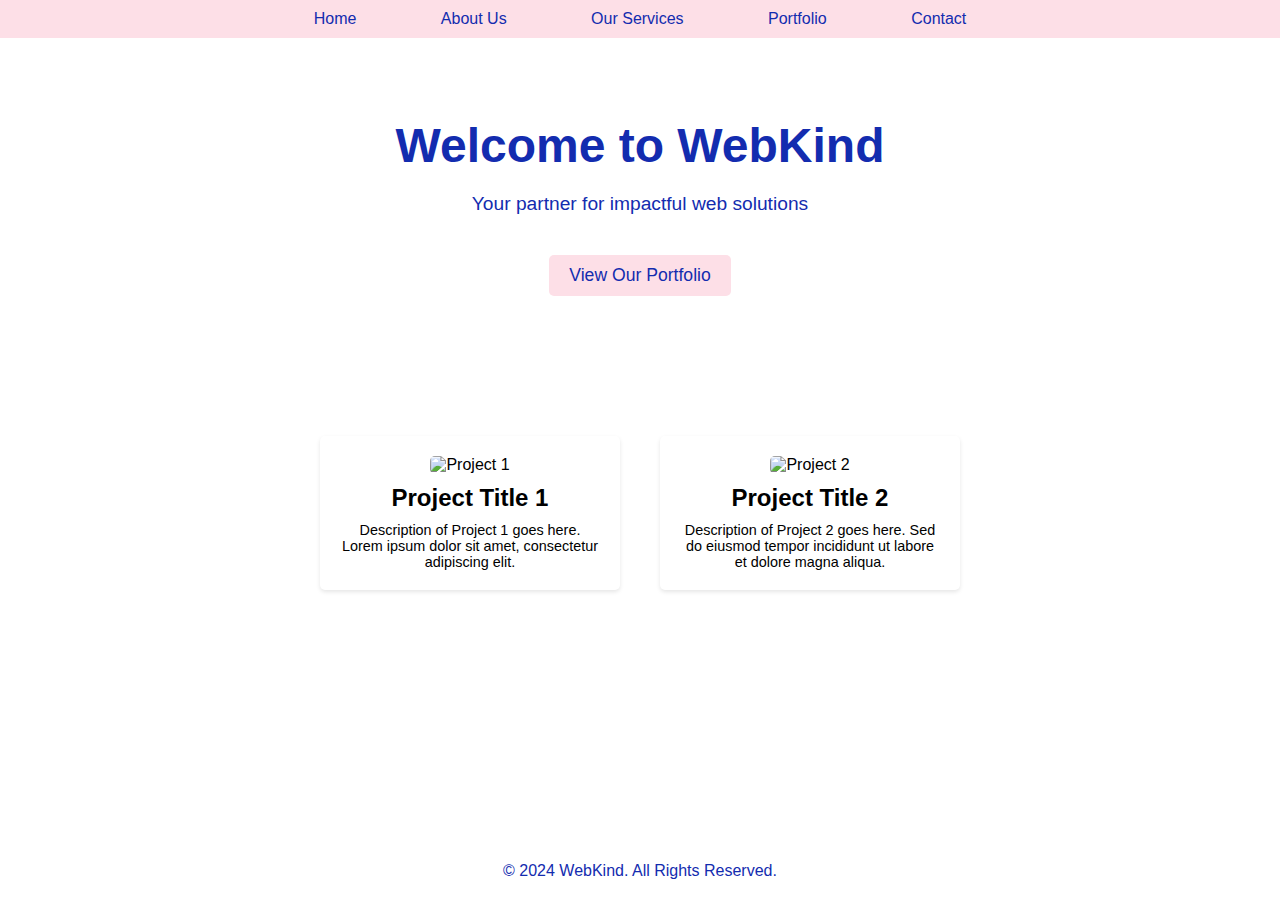
==== index.html @ 1e65a718 "first commit" ====
<!DOCTYPE html>
<html lang="en">
<head>
   <meta charset="UTF-8">
   <meta name="viewport" content="width=device-width, initial-scale=1.0">
   <title>Document</title>


   <link rel="stylesheet" href="style.css"/>
   <script src="script.js" defer></script>
</head>
<body>


   <nav class="navbar">
       <div class="container">
           <ul class="nav-links">
               <a href="#home">Home</a>
               <a href="#about">About Us</a>
               <a href="#services">Our Services</a>
               <a href="#portfolio">Portfolio</a>
               <a href="#contact">Contact</a>
           </ul>
       </div>
   </nav>


   <header class="hero">
       <div class="hero-content">
           <h1>Welcome to WebKind</h1>
           <p>Your partner for impactful web solutions</p>
           <a href="#portfolio" class="btn">View Our Portfolio</a>
       </div>
   </header>


   <section id="portfolio" class="portfolio">
       <div class="portfolio-item">
           <img src="portfolio1.jpg" alt="Project 1">
           <h2>Project Title 1</h2>
           <p>Description of Project 1 goes here. Lorem ipsum dolor sit amet, consectetur adipiscing elit.</p>
       </div>
       <div class="portfolio-item">
           <img src="portfolio2.jpg" alt="Project 2">
           <h2>Project Title 2</h2>
           <p>Description of Project 2 goes here. Sed do eiusmod tempor incididunt ut labore et dolore magna aliqua.</p>
       </div>
       <!-- Add more portfolio items as needed -->
   </section>


   <footer class="footer">
       <p>&copy; 2024 WebKind. All Rights Reserved.</p>
   </footer>
</body>
</html>
---- style.css ----
* {
    box-sizing: border-box;
    margin: 0;
    padding: 0;
 }
 
 
 /* import font */
 @font-face {
    font-family: 'Ubuntu Mono';
    src: url('Ubuntu_Mono/UbuntuMono-Regular.ttf') format('truetype')
 }
 
 
 /* Body styles */
 body {
    font-family: 'Ubuntu Mono', sans-serif;
    background-image: url('assets/bg.jpg');
    background-size: cover;
    background-position: center;
 }
 
 
 /* Navbar styles */
 
 
 .navbar {
    display: flex;
    justify-content: center;
    background-color: #FDDFE7;
    padding: 10px 0;
 }
 
 
 nav a {
    color: #132CAF;
    text-decoration: none;
    margin: 0 20px;
    font-size: 1em;
    padding: 10px 20px;
    border-radius: 10px;
    transition: padding 0.5s;
 }
 
 
 
 
 nav a:hover {
    background-color:#ebcdd5;
    transition: 0.5s;
    transform: translateY(-5px);
 }
 
 
 /* Header styles */
 .hero {
    color: #132CAF;
    padding: 80px 0;
    text-align: center;
 }
 
 
 .hero h1 {
    font-size: 3em;
    margin-bottom: 20px;
 }
 
 
 .hero p {
    font-size: 1.2em;
    margin-bottom: 40px;
 }
 
 
 .btn {
    display: inline-block;
    padding: 10px 20px;
    background-color: #FDDFE7;
    color: #132CAF;
    font-size: 1.1em;
    text-decoration: none;
    border-radius: 5px;
    transition: background-color 0.7s ease;
 }
 
 
 .btn:hover {
    background-color: #132CAF;
    color: #FDDFE7;
 }
 
 
 /* Portfolio styles */
 .portfolio {
    display: flex;
    flex-wrap: wrap;
    justify-content: center;
    padding: 40px;
 }
 
 
 .portfolio-item {
    max-width: 300px;
    margin: 20px;
    padding: 20px;
    background-color: #fff;
    box-shadow: 0 2px 4px rgba(0, 0, 0, 0.1);
    border-radius: 5px;
    text-align: center;
 }
 
 
 .portfolio-item img {
    max-width: 100%;
    border-radius: 5px;
 }
 
 
 .portfolio-item h2 {
    margin: 10px 0;
 }
 
 
 .portfolio-item p {
    font-size: 0.9em;
 }
 
 
 /* Footer styles */
 .footer {
    color: #132CAF;
    text-align: center;
    padding: 20px 0;
    position: absolute;
    width: 100%;
    bottom: 0;
 }
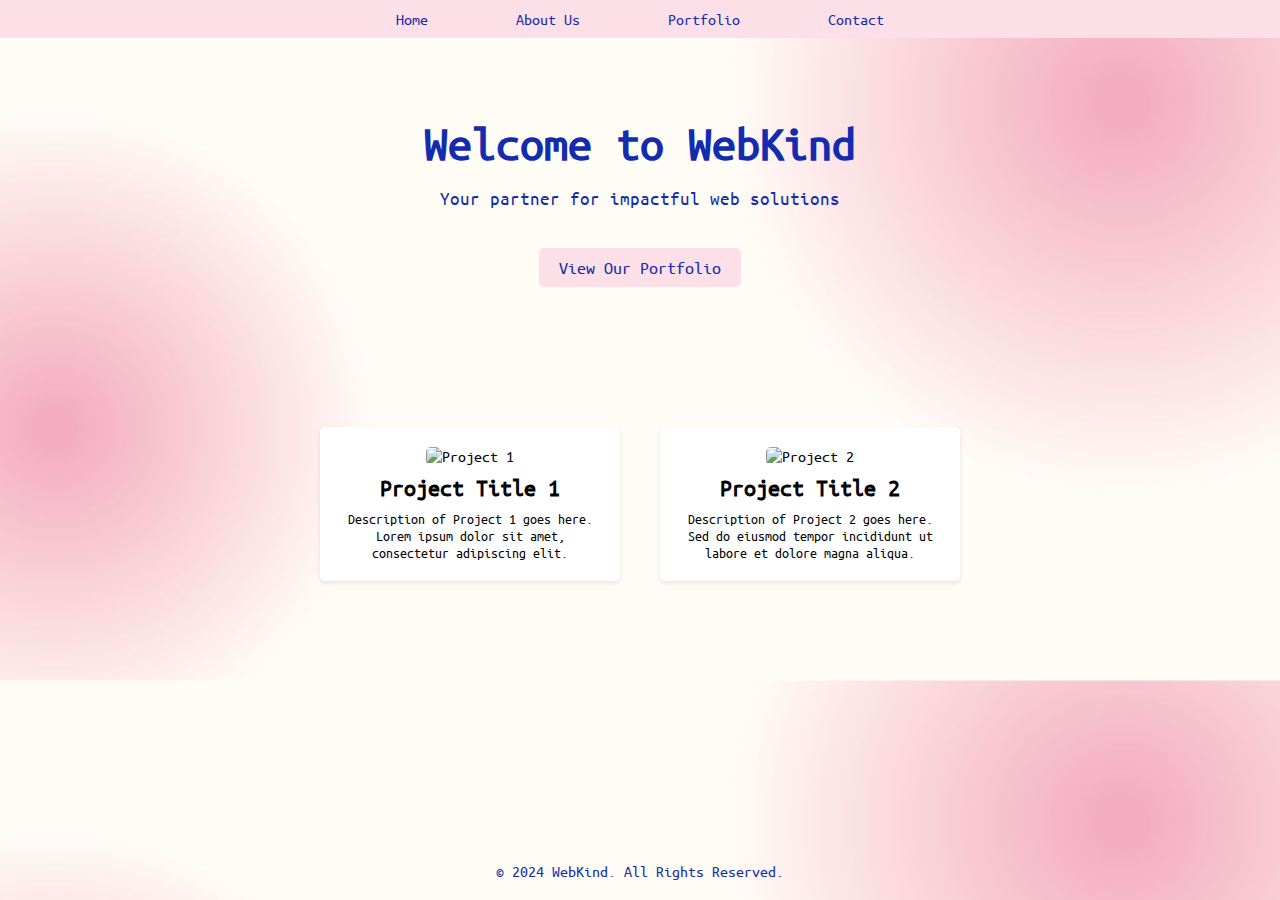
==== commit 0e7e9158: "worked on portfolio page" ====
--- a/index.html
+++ b/index.html
@@ -4,8 +4,7 @@
    <meta charset="UTF-8">
    <meta name="viewport" content="width=device-width, initial-scale=1.0">
    <title>Document</title>
-
-
+   
    <link rel="stylesheet" href="style.css"/>
    <script src="script.js" defer></script>
 </head>
@@ -15,11 +14,10 @@
    <nav class="navbar">
        <div class="container">
            <ul class="nav-links">
-               <a href="#home">Home</a>
-               <a href="#about">About Us</a>
-               <a href="#services">Our Services</a>
-               <a href="#portfolio">Portfolio</a>
-               <a href="#contact">Contact</a>
+               <a href="index.html">Home</a>
+               <a href="about.html">About Us</a>
+               <a href="portfolio.html">Portfolio</a>
+               <a href="contact.html">Contact</a>
            </ul>
        </div>
    </nav>
@@ -29,7 +27,7 @@
        <div class="hero-content">
            <h1>Welcome to WebKind</h1>
            <p>Your partner for impactful web solutions</p>
-           <a href="#portfolio" class="btn">View Our Portfolio</a>
+           <a href="portfolio.html" class="btn">View Our Portfolio</a>
        </div>
    </header>
 
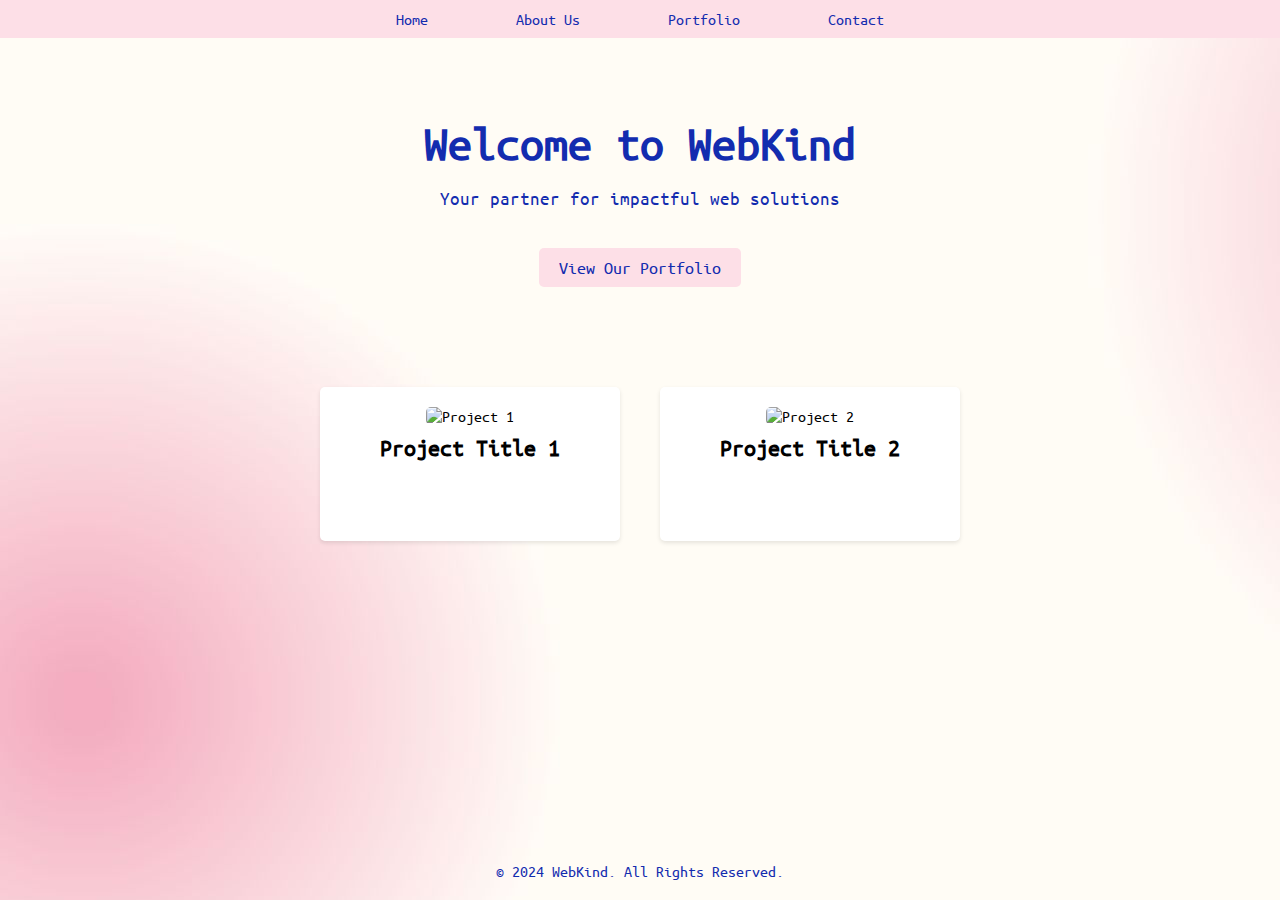
==== commit 32ca345a: "few changes + animation" ====
--- a/index.html
+++ b/index.html
@@ -3,7 +3,7 @@
 <head>
    <meta charset="UTF-8">
    <meta name="viewport" content="width=device-width, initial-scale=1.0">
-   <title>Document</title>
+   <title>Home</title>
    
    <link rel="stylesheet" href="style.css"/>
    <script src="script.js" defer></script>
@@ -24,15 +24,13 @@
 
 
    <header class="hero">
-       <div class="hero-content">
-           <h1>Welcome to WebKind</h1>
-           <p>Your partner for impactful web solutions</p>
-           <a href="portfolio.html" class="btn">View Our Portfolio</a>
-       </div>
+        <h1>Welcome to WebKind</h1>
+        <p>Your partner for impactful web solutions</p>
+        <a href="portfolio.html" class="btn">View Our Portfolio</a>
    </header>
 
 
-   <section id="portfolio" class="portfolio">
+    <section id="portfolio" class="portfolio">
        <div class="portfolio-item">
            <img src="portfolio1.jpg" alt="Project 1">
            <h2>Project Title 1</h2>
@@ -43,8 +41,7 @@
            <h2>Project Title 2</h2>
            <p>Description of Project 2 goes here. Sed do eiusmod tempor incididunt ut labore et dolore magna aliqua.</p>
        </div>
-       <!-- Add more portfolio items as needed -->
-   </section>
+   </section> 
 
 
    <footer class="footer">
--- a/style.css
+++ b/style.css
@@ -1,139 +1,190 @@
+* {
+   box-sizing: border-box;
+   margin: 0;
+   padding: 0;
+}
 
-* {
-    box-sizing: border-box;
-    margin: 0;
-    padding: 0;
+
+/* import font */
+@font-face {
+   font-family: 'Ubuntu Mono';
+   src: url('Ubuntu_Mono/UbuntuMono-Regular.ttf') format('truetype')
+}
+
+/* transtion */
+@keyframes fadeInUp {
+   from {
+     opacity: 0;
+     transform: translateY(20px);
+   }
+   to {
+     opacity: 1;
+     transform: translateY(0); 
+   }
  }
+
+/* Body styles */
+body {
+   font-family: 'Ubuntu Mono', sans-serif;
+   background-image: url('assets/bg.jpg');
+}
+
+
+/* Navbar styles */
+
+.navbar {
+   display: flex;
+   justify-content: center;
+   background-color: #FDDFE7;
+   padding: 10px 0;
+}
+
+
+nav a {
+   color: #132CAF;
+   text-decoration: none;
+   margin: 0 20px;
+   font-size: 1em;
+   padding: 10px 20px;
+   border-radius: 10px;
+   transition: padding 0.5s;
+   
+}
+
+
+nav a:hover {
+   background-color:#ebcdd5;
+   transition: 0.5s;
+   transform: translateY(-5px);
+}
+
+
+/* Header styles */
+.hero {
+   color: #132CAF;
+   padding-top: 80px;
+   padding-bottom: 40px;
+   text-align: center;
+}
+
+
+.hero h1 {
+   font-size: 3em;
+   margin-bottom: 20px;
+}
+
+
+.hero p {
+   font-size: 1.2em;
+   margin-bottom: 40px;
+}
+
+
+.btn {
+   display: inline-block;
+   padding: 10px 20px;
+   background-color: #FDDFE7;
+   color: #132CAF;
+   font-size: 1.1em;
+   text-decoration: none;
+   border-radius: 5px;
+   transition: background-color 0.7s ease;
+}
+
+
+.btn:hover {
+   background-color: #132CAF;
+   color: #FDDFE7;
+}
+
+
+/* Portfolio styles */
+.portfolio {
+   display: flex;
+   flex-wrap: wrap;
+   justify-content: center;
+   padding: 40px;
+}
+
+
+.portfolio-item {
+   max-width: 300px;
+   margin: 20px;
+   padding: 20px;
+   background-color: #fff;
+   box-shadow: 0 2px 4px rgba(0, 0, 0, 0.1);
+   border-radius: 5px;
+   text-align: center;
+}
+
+
+.portfolio-item img {
+   max-width: 100%;
+   border-radius: 5px;
+}
+
+
+.portfolio-item h2 {
+   margin: 10px 0;
+}
+
+
+/* Portfolio item style */
+.portfolio-item p {
+   font-size: 0.9em;
+   opacity: 0; /* Initially hidden */
+   animation: fadeInUp 1s forwards; /* Animation to fade in */
+}
+
+/* About section style */
+.about-section {
+   display: flex;
+   justify-content: center;
+   padding: 40px;
+   padding-top: 0;
+   opacity: 0; /* Initially hidden */
+   animation: fadeIn 1s forwards; /* Animation to fade in */
+}
+ 
+@keyframes fadeIn {
+   from {
+     opacity: 0;
+     transform: translateY(20px); /* Start slightly below and fade in */
+   }
+   to {
+     opacity: 1;
+     transform: translateY(0); /* Fade in and move to original position */
+   }
+}
+ 
+.about-box {
+   padding-top: 0;
+   padding-left: 50px;
+   padding-right: 50px;
+}
+ 
+.about-title {
+   padding-top: 0;
+   font-size: 2.7em;
+   margin-bottom: 20px;
+   color: #132CAF;
+}
+ 
+.about-text {
+   font-size: 1.7em;
+}
  
  
- /* import font */
- @font-face {
-    font-family: 'Ubuntu Mono';
-    src: url('Ubuntu_Mono/UbuntuMono-Regular.ttf') format('truetype')
- }
- 
- 
- /* Body styles */
- body {
-    font-family: 'Ubuntu Mono', sans-serif;
-    background-image: url('assets/bg.jpg');
-    background-size: cover;
-    background-position: center;
- }
- 
- 
- /* Navbar styles */
- 
- 
- .navbar {
-    display: flex;
-    justify-content: center;
-    background-color: #FDDFE7;
-    padding: 10px 0;
- }
- 
- 
- nav a {
-    color: #132CAF;
-    text-decoration: none;
-    margin: 0 20px;
-    font-size: 1em;
-    padding: 10px 20px;
-    border-radius: 10px;
-    transition: padding 0.5s;
- }
- 
- 
- 
- 
- nav a:hover {
-    background-color:#ebcdd5;
-    transition: 0.5s;
-    transform: translateY(-5px);
- }
- 
- 
- /* Header styles */
- .hero {
-    color: #132CAF;
-    padding: 80px 0;
-    text-align: center;
- }
- 
- 
- .hero h1 {
-    font-size: 3em;
-    margin-bottom: 20px;
- }
- 
- 
- .hero p {
-    font-size: 1.2em;
-    margin-bottom: 40px;
- }
- 
- 
- .btn {
-    display: inline-block;
-    padding: 10px 20px;
-    background-color: #FDDFE7;
-    color: #132CAF;
-    font-size: 1.1em;
-    text-decoration: none;
-    border-radius: 5px;
-    transition: background-color 0.7s ease;
- }
- 
- 
- .btn:hover {
-    background-color: #132CAF;
-    color: #FDDFE7;
- }
- 
- 
- /* Portfolio styles */
- .portfolio {
-    display: flex;
-    flex-wrap: wrap;
-    justify-content: center;
-    padding: 40px;
- }
- 
- 
- .portfolio-item {
-    max-width: 300px;
-    margin: 20px;
-    padding: 20px;
-    background-color: #fff;
-    box-shadow: 0 2px 4px rgba(0, 0, 0, 0.1);
-    border-radius: 5px;
-    text-align: center;
- }
- 
- 
- .portfolio-item img {
-    max-width: 100%;
-    border-radius: 5px;
- }
- 
- 
- .portfolio-item h2 {
-    margin: 10px 0;
- }
- 
- 
- .portfolio-item p {
-    font-size: 0.9em;
- }
- 
- 
- /* Footer styles */
- .footer {
-    color: #132CAF;
-    text-align: center;
-    padding: 20px 0;
-    position: absolute;
-    width: 100%;
-    bottom: 0;
- }
+
+
+
+/* Footer styles */
+.footer {
+   color: #132CAF;
+   text-align: center;
+   padding: 20px 0;
+   position: absolute;
+   width: 100%;
+   bottom: 0;
+}
  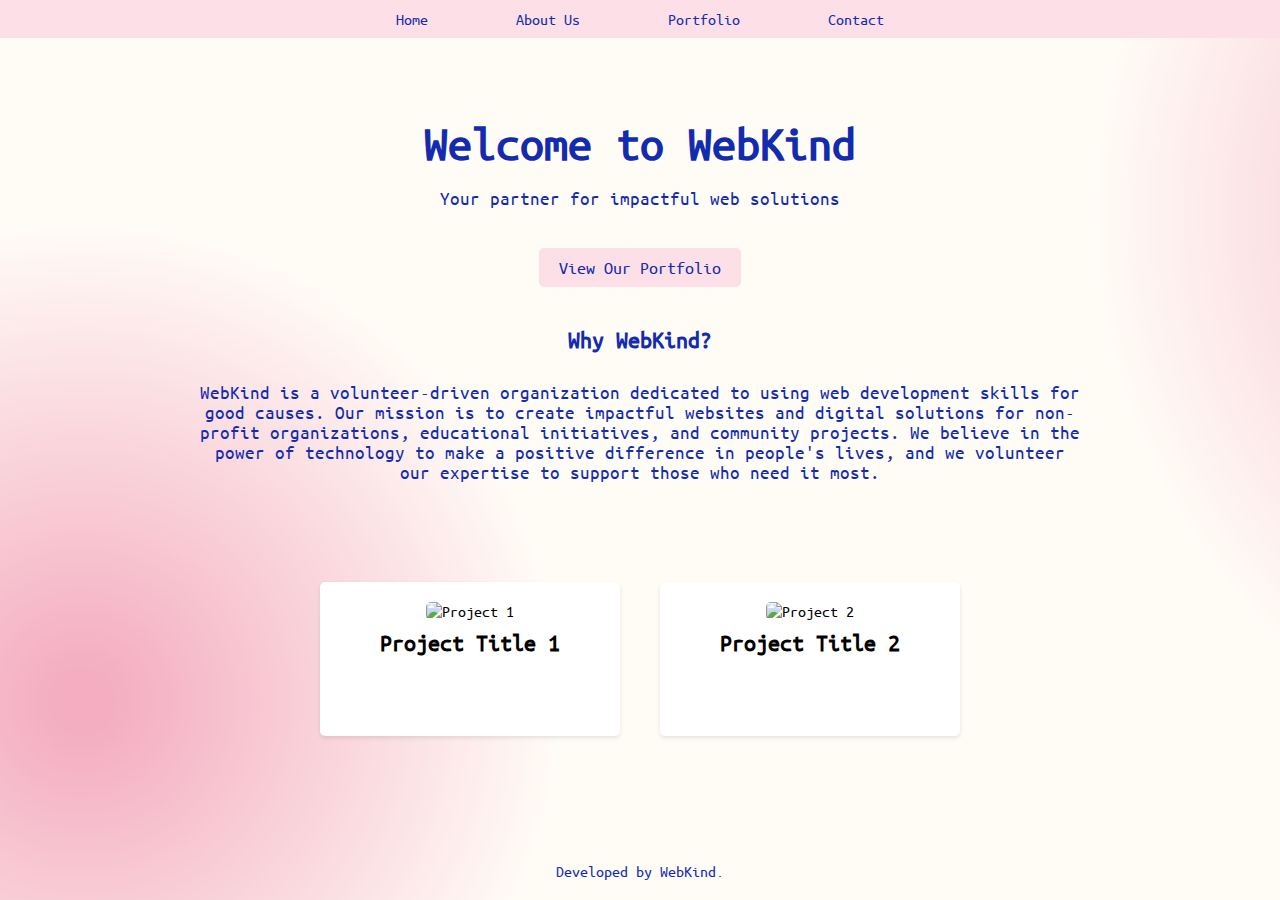
==== commit de45391c: "added doodle + few more changes" ====
--- a/index.html
+++ b/index.html
@@ -29,6 +29,11 @@
         <a href="portfolio.html" class="btn">View Our Portfolio</a>
    </header>
 
+   <div class="why-box">
+    <h2>Why WebKind?</h2>
+    <p>WebKind is a volunteer-driven organization dedicated to using web development skills for good causes. Our mission is to create impactful websites and digital solutions for non-profit organizations, educational initiatives, and community projects. We believe in the power of technology to make a positive difference in people's lives, and we volunteer our expertise to support those who need it most.</p>
+   </div>
+
 
     <section id="portfolio" class="portfolio">
        <div class="portfolio-item">
@@ -45,7 +50,7 @@
 
 
    <footer class="footer">
-       <p>&copy; 2024 WebKind. All Rights Reserved.</p>
+       <p>Developed by WebKind.</p>
    </footer>
 </body>
 </html>--- a/style.css
+++ b/style.css
@@ -97,6 +97,26 @@
    color: #FDDFE7;
 }
 
+/*Why styles */
+
+.why-box{
+   color: #132CAF;
+   padding-left: 200px;
+   padding-right: 200px;
+   text-align: center;
+   animation: fadeIn 1s forwards;
+}
+.why-box h3 {
+   font-size: 2.6em;
+   padding-bottom: 20px;
+}
+
+.why-box p {
+   font-size: 1.2em;
+   margin-bottom: 40px;
+   padding-top: 30px;
+}
+
 
 /* Portfolio styles */
 .portfolio {
@@ -174,8 +194,44 @@
    font-size: 1.7em;
 }
  
- 
-
+
+/* Contact styles */
+.contact {
+   display: flex;
+   justify-content: center;
+   align-items: center;
+   flex-direction: column;
+}
+
+.contact-info {
+   max-width: 400px;
+   background-color: #fff;
+   padding: 20px;
+   border-radius: 10px;
+   box-shadow: 0 2px 4px rgba(0, 0, 0, 0.1);
+   text-align: center;
+   opacity: 0;
+   animation: fadeIn 1s forwards;
+}
+
+.contact-info h2 {
+   margin-bottom: 20px;
+   color: #132CAF;
+}
+
+.contact-info p {
+   font-size: 1.1em;
+   margin-bottom: 10px;
+}
+
+/* doodle email styles */
+
+.doodle-email{
+   padding-top: 100px;
+   width: 100vw; /* 100% of the viewport width */
+   height: auto; /* Automatically adjust the height to maintain aspect ratio */
+   display: block; /* Ensures it behaves like a block element */
+}
 
 
 /* Footer styles */
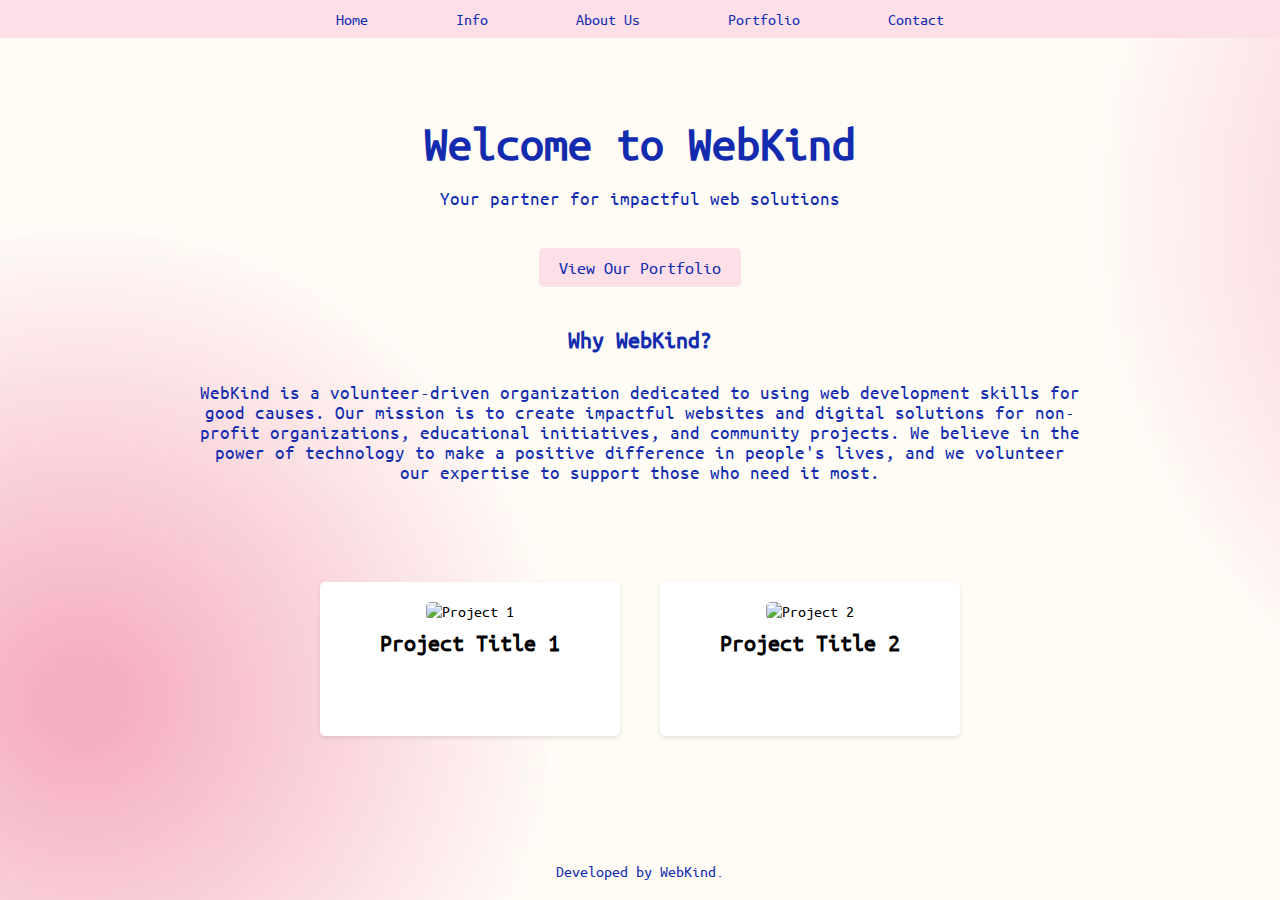
==== commit b5d27ef7: "started info page" ====
--- a/index.html
+++ b/index.html
@@ -15,6 +15,7 @@
        <div class="container">
            <ul class="nav-links">
                <a href="index.html">Home</a>
+               <a href="info.html"> Info</a>
                <a href="about.html">About Us</a>
                <a href="portfolio.html">Portfolio</a>
                <a href="contact.html">Contact</a>
@@ -48,7 +49,6 @@
        </div>
    </section> 
 
-
    <footer class="footer">
        <p>Developed by WebKind.</p>
    </footer>
--- a/style.css
+++ b/style.css
@@ -117,6 +117,61 @@
    padding-top: 30px;
 }
 
+/* Info styles */
+.info-section {
+   display: flex;
+   justify-content: space-between;
+   align-items: flex-start;
+   padding: 80px;
+   padding-top: 0px;
+}
+
+.what-we-do{
+   width: 45%; /* Adjust as needed */
+   padding: 20px;
+   margin-bottom: 20px; /* Add margin to separate boxes */
+}
+
+.wwd-title-box{
+   font-size: 0.8em;
+   color: #132CAF;
+   background-color: white;
+   border: 1px solid #132CAF;
+   padding: 20px;
+   margin-bottom: 20px;
+   text-align: left;
+}
+
+.wwd-text-box {
+   font-size: 20px; /* Adjust as needed */
+   line-height: 1.5;
+   padding: 20px;
+   padding-left: 40px;
+   background-color: white;
+   border: 1px solid #132CAF;
+   width:500px;
+   max-width:500px; 
+   height: 195px;
+   max-height: 195px;
+   display: inline-block;
+}
+
+.cursor-img {
+   width: 30%; /* Adjust image width */
+   max-width: 200px; /* Limit width if necessary */
+}
+
+@media (max-width: 768px) {
+   .info-section {
+       flex-direction: column;
+       align-items: center;
+   }
+
+   .what-we-do,
+   .cursor-img {
+       width: 100%;
+   }
+}
 
 /* Portfolio styles */
 .portfolio {
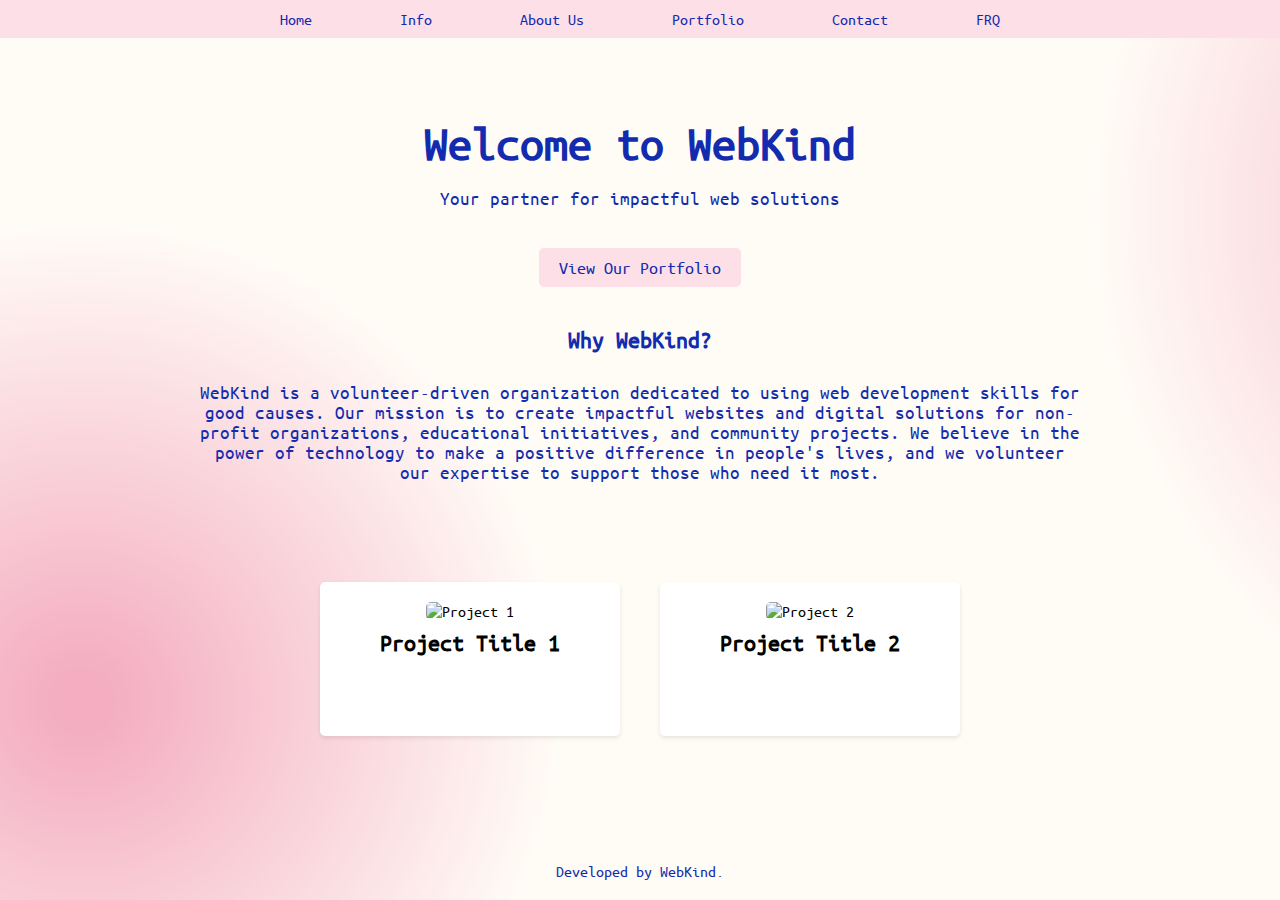
==== commit 23431d77: "fixed home nav bar" ====
--- a/index.html
+++ b/index.html
@@ -11,17 +11,18 @@
 <body>
 
 
-   <nav class="navbar">
-       <div class="container">
-           <ul class="nav-links">
+    <nav class="navbar">
+        <div class="container">
+            <ul class="nav-links">
                <a href="index.html">Home</a>
                <a href="info.html"> Info</a>
                <a href="about.html">About Us</a>
                <a href="portfolio.html">Portfolio</a>
                <a href="contact.html">Contact</a>
-           </ul>
-       </div>
-   </nav>
+               <a href="FAQ.html">FRQ</a>
+            </ul>
+        </div>
+    </nav> 
 
 
    <header class="hero">
--- a/style.css
+++ b/style.css
@@ -118,6 +118,14 @@
 }
 
 /* Info styles */
+.info-bg{
+   font-family: 'Ubuntu Mono', sans-serif;
+   background-image: url('assets/bigBg.png');
+   background-size: cover;
+   background-position: center;
+   background-attachment: fixed;
+}
+
 .info-section {
    display: flex;
    justify-content: space-between;
@@ -126,10 +134,11 @@
    padding-top: 0px;
 }
 
-.what-we-do{
-   width: 45%; /* Adjust as needed */
-   padding: 20px;
-   margin-bottom: 20px; /* Add margin to separate boxes */
+.what-we-do {
+   width: 45%;
+   padding: 20px;
+   margin-bottom: 20px;
+   animation: fadeInUp 1s forwards;
 }
 
 .wwd-title-box{
@@ -173,6 +182,66 @@
    }
 }
 
+.steps-title {
+   width: 100%; 
+   display: flex;
+   justify-content: center; 
+   align-items: center;
+   padding: 20px;
+}
+
+.steps-title h1 {
+   font-size: 2em;
+   color: #132CAF;
+   background-color: white;
+   border: 1px solid #132CAF;
+   padding: 20px;
+   margin-bottom: 20px;
+   text-align: center !important; /* Add !important to make sure it is in center*/
+   max-width: 500px; 
+   width: 100%; 
+}
+
+
+/*--------------------------------------*/
+
+.steps-list-cont {
+   display: flex;
+   flex-direction: column;
+   align-items: center;
+   justify-content: center;
+   padding: 20px;
+}
+
+.step-box {
+   display: flex;
+   flex-direction: column;
+   align-items: left;
+   justify-content: left;
+   padding: 20px;
+   margin: 5px 0;
+   max-width: 800px;
+   opacity: 0; 
+   animation: fadeInUp 1s forwards; 
+}
+
+.step-title h1 {
+   font-size: 2.5em;
+   color: #132CAF;
+   padding: 10px 0;
+}
+
+.step-text ul {
+   font-size: 1.5em;
+   list-style-type: disc;
+   padding-left: 20px;
+}
+
+#faq-btn{
+   padding: 20px;
+   margin: 50px
+}
+
 /* Portfolio styles */
 .portfolio {
    display: flex;
@@ -279,6 +348,48 @@
    margin-bottom: 10px;
 }
 
+/* FAQ styles */
+.faq-section {
+   display: flex;
+   flex-wrap: wrap;
+   justify-content: center;
+   padding: 40px;
+}
+
+.faq-box {
+   max-width: 600px;
+   margin: 20px;
+   padding: 20px;
+   background-color: #fff;
+   box-shadow: 0 2px 4px rgba(0, 0, 0, 0.1);
+   border-radius: 5px;
+   text-align: left;
+   animation: fadeInUp 1s forwards;
+}
+
+.faq-box h3 {
+   font-size: 1.8em;
+   color: #132CAF;
+   margin-bottom: 10px;
+}
+
+.faq-box p {
+   font-size: 1.1em;
+   line-height: 1.6;
+   color: #555;
+}
+
+@media (max-width: 768px) {
+   .faq-section {
+       padding: 20px;
+   }
+
+   .faq-box {
+       max-width: 100%;
+   }
+}
+
+
 /* doodle email styles */
 
 .doodle-email{
@@ -298,4 +409,6 @@
    width: 100%;
    bottom: 0;
 }
+
+
  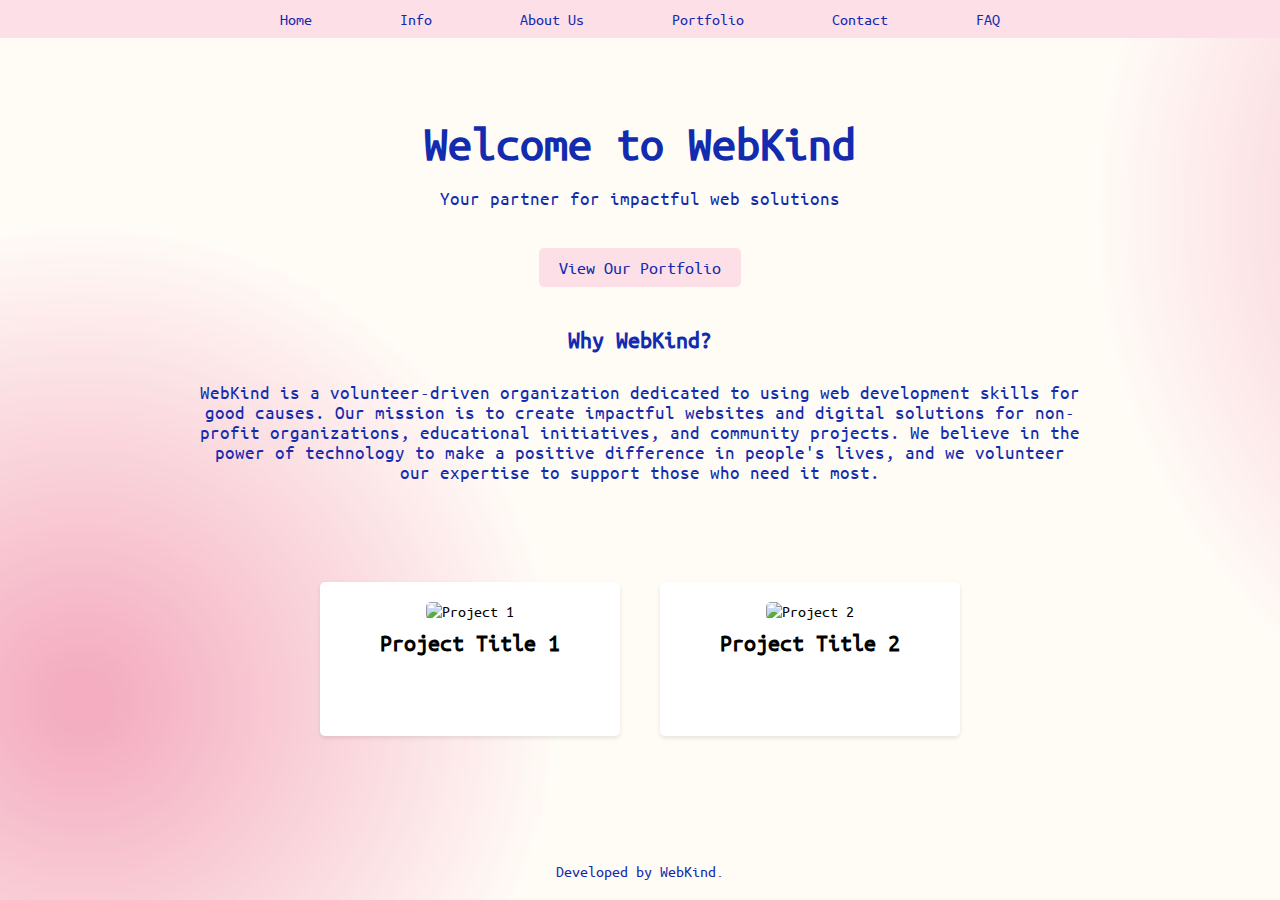
==== commit a19648ca: "fixed faq" ====
--- a/index.html
+++ b/index.html
@@ -19,7 +19,7 @@
                <a href="about.html">About Us</a>
                <a href="portfolio.html">Portfolio</a>
                <a href="contact.html">Contact</a>
-               <a href="FAQ.html">FRQ</a>
+               <a href="FAQ.html">FAQ</a>
             </ul>
         </div>
     </nav> 
--- a/style.css
+++ b/style.css
@@ -197,7 +197,7 @@
    border: 1px solid #132CAF;
    padding: 20px;
    margin-bottom: 20px;
-   text-align: center !important; /* Add !important to make sure it is in center*/
+   text-align: center !important; 
    max-width: 500px; 
    width: 100%; 
 }
@@ -216,8 +216,8 @@
 .step-box {
    display: flex;
    flex-direction: column;
-   align-items: left;
-   justify-content: left;
+   align-items: center;
+   justify-content: center;
    padding: 20px;
    margin: 5px 0;
    max-width: 800px;
